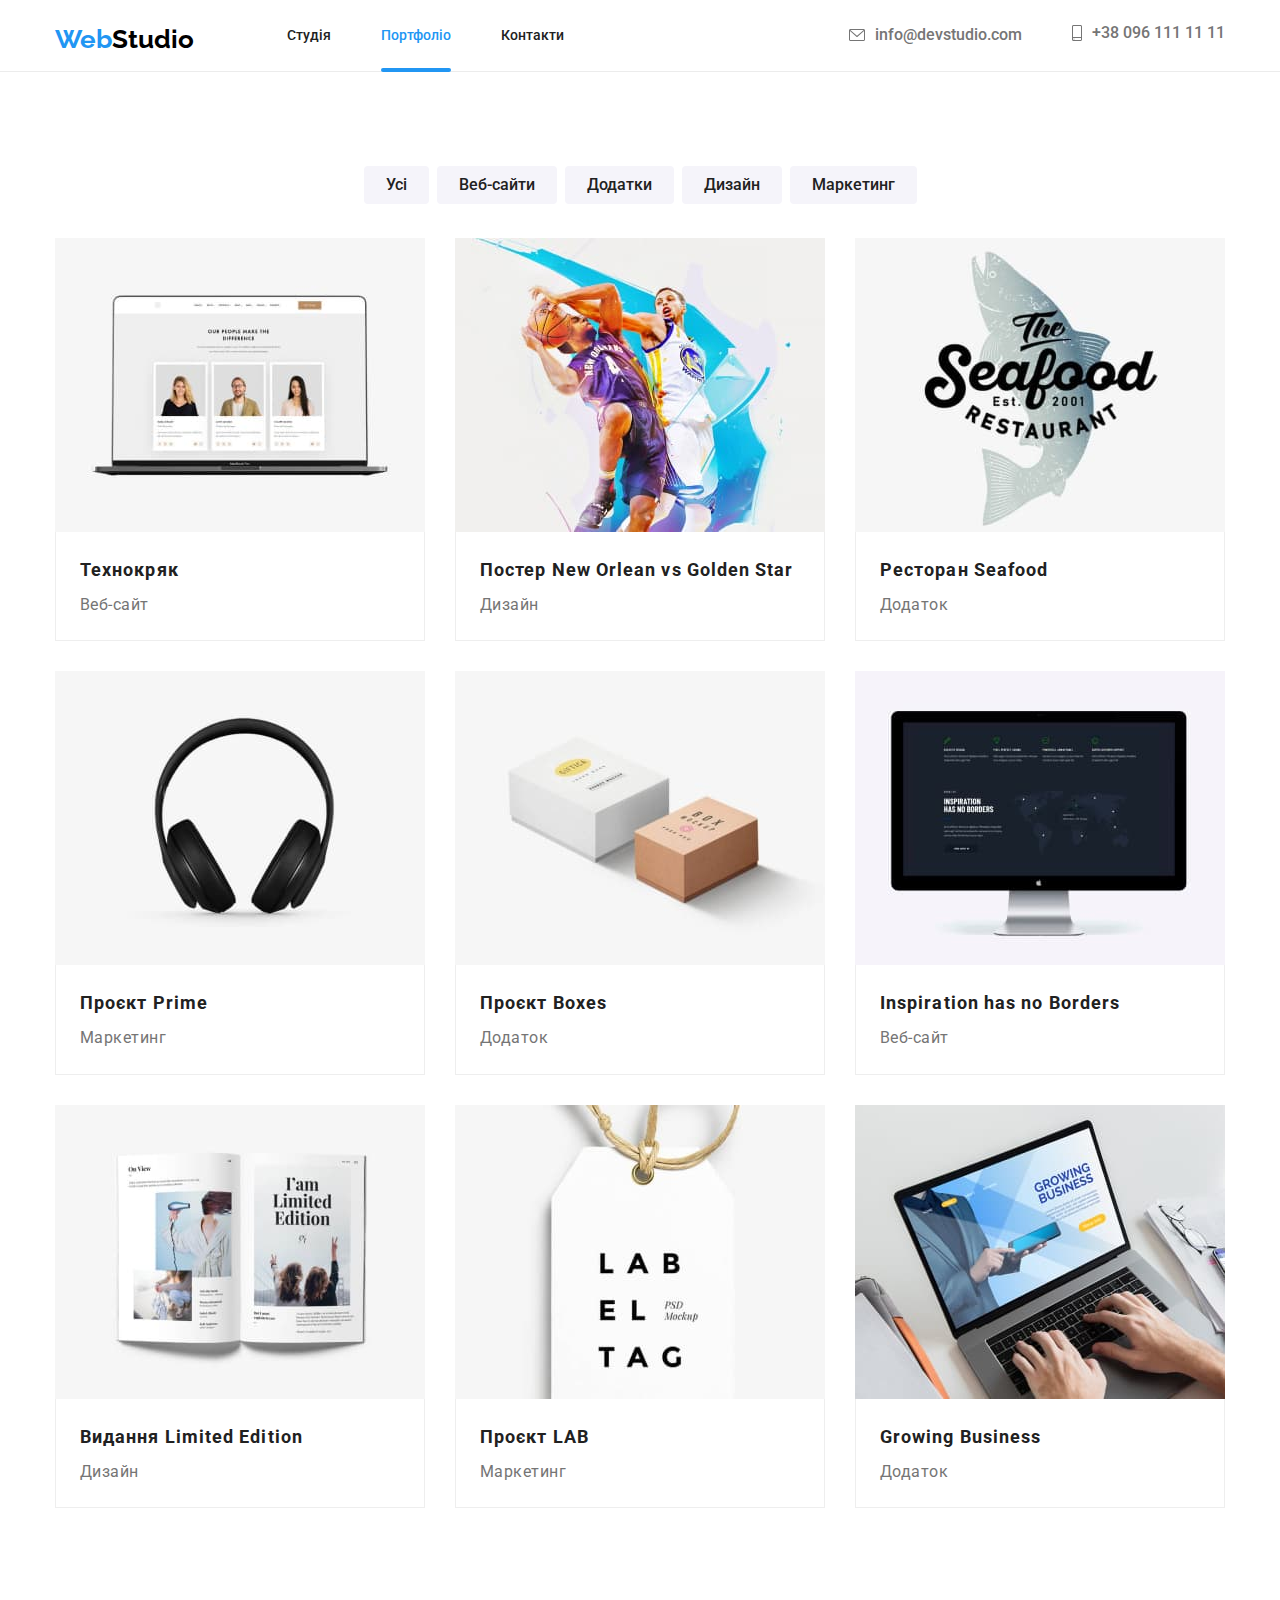
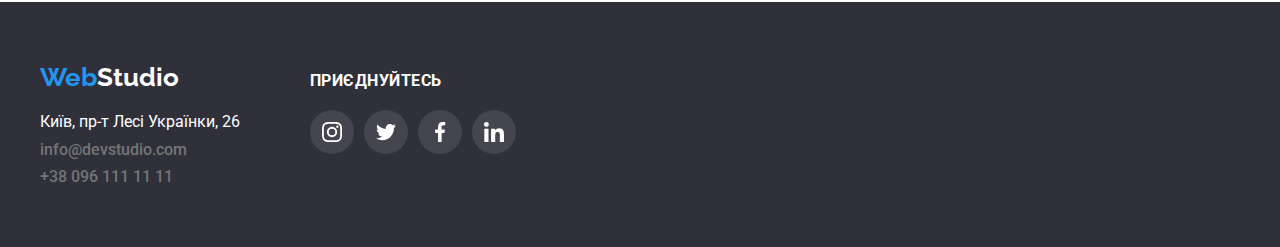
==== portfolio.html @ 9db384d6 "Creation" ====
<!DOCTYPE html>
<html lang="uk">

<head>
  <meta charset="UTF-8" />
  <meta http-equiv="X-UA-Compatible" content="IE=edge" />
  <meta name="viewport" content="width=device-width, initial-scale=1.0" />
  <link rel="preconnect" href="https://fonts.googleapis.com" />
  <link rel="preconnect" href="https://fonts.gstatic.com" crossorigin />
  <link rel="stylesheet"
    href="https://cdnjs.cloudflare.com/ajax/libs/modern-normalize/1.1.0/modern-normalize.min.css" />
  <link
    href="https://fonts.googleapis.com/css2?family=Montserrat:wght@400;700&family=Raleway:wght@700&family=Reenie+Beanie&family=Roboto:wght@400;500;700;900&display=swap"
    rel="stylesheet" />
  <link rel="stylesheet" href="./styles/style.css" />
  <title>Portfolio</title>
</head>

<body>
  <header class="header">
    <div class="container header-container">
      <div class="header-logo">
        <a href="./index.html" class="link logo">Web<span class="header-studio-word">Studio</span></a>
      </div>

      <nav class="main-nav">
        <ul class="list link-ul">
          <li class="header-item">
            <a href="./index.html" class="link nav-link">Студія </a>
          </li>
          <li class="header-item">
            <a href="./portfolio.html" class="link nav-link active">Портфоліо</a>
          </li>
          <li class="header-item">
            <a href="#" class="link nav-link">Контакти</a>
          </li>
        </ul>
      </nav>

      <ul class="list link-ul contacts">
        <li class="contact-item">
          <a href="mailto:info@devstudio.com" class="link contact-link">
            <svg class="contacts-icon" width="16px" height="12px">
              <use href="./images/icons/symbol-defs.svg#icon-email-icon"></use>

            </svg>info@devstudio.com</a>
        </li>
        <li class="contact-item">
          <a href="tel:+380961111111" class="link contact-link">
            <svg class="contacts-icon" width="10px" height="16px">
              <use href="./images/icons/symbol-defs.svg#icon-phone-icon"></use>

            </svg>+38 096 111 11 11</a>
        </li>
      </ul>
    </div>
  </header>
  <main>
    <section class="products-section">
      <div class="container">
        <ul class="products-filter list">
          <li class="filter-item">
            <button type="button" class="filter-btn button">Усі</button>
          </li>
          <li class="filter-item">
            <button type="button" class="filter-btn button">Веб-сайти</button>
          </li>
          <li class="filter-item">
            <button type="button" class="filter-btn button">Додатки</button>
          </li>
          <li class="filter-item">
            <button type="button" class="filter-btn button">Дизайн</button>
          </li>
          <li class="filter-item">
            <button type="button" class="filter-btn button">Маркетинг</button>
          </li>
        </ul>

        <h2 hidden>Наші роботи</h2>

        <ul class="products list">
          <li class="product-item">

            <a href="#" class="link product-card">
              <div class="card-thumb">
                <img src="./images/project-web-site.jpg" alt="Приклад веб-сайту на моніторі ноутбука" width="370"
                  class="image" />

                <p class="product-card-text">Ресурс пропонує комплексні пропозиції з різним рівнем функціоналу та
                  сервісів. Все це дозволить відвідувачу отримати
                  вичерпні відомості про компанію чи приватну особу.</p>
              </div>


              <div class="product-text">
                <h3 class="product-title">Технокряк</h3>
                <p class="product-descr">Веб-сайт</p>
              </div>

            </a>
          </li>
          <li class="product-item">


            <a href="#" class="link product-card">
              <div class="card-thumb">
                <img src="./images/project-new-orlean.jpg" alt="Два баскетболіста з мячем" width="370" class="image" />

                <p class="product-card-text">Ресурс пропонує комплексні пропозиції з різним рівнем функціоналу та
                  сервісів. Все це дозволить відвідувачу отримати
                  вичерпні відомості про компанію чи приватну особу.</p>
              </div>
              <div class="product-text">
                <h3 class="product-title">
                  Постер New Orlean vs Golden Star
                </h3>
                <p class="product-descr">Дизайн</p>
              </div>
            </a>
          </li>
          <li class="product-item">

            <a href="#" class="link product-card">
              <div class="card-thumb">
                <img src="./images/project-seafood.jpg" alt="Риба - логотип ресторана морської кухні" width="370"
                  class="image" />
                <p class="product-card-text">Ресурс пропонує комплексні пропозиції з різним рівнем функціоналу та
                  сервісів. Все це дозволить відвідувачу отримати
                  вичерпні відомості про компанію чи приватну особу.</p>
              </div>


              <div class="product-text">
                <h3 class="product-title">Ресторан Seafood</h3>
                <p class="product-descr">Додаток</p>
              </div>
            </a>
          </li>
          <li class="product-item">
            <a href="#" class="link product-card">
              <div class="card-thumb">
                <img src="./images/project-prime.jpg" alt="Чорні навушники" width="370" class="image" />
                <p class="product-card-text">Ресурс пропонує комплексні пропозиції з різним рівнем функціоналу та
                  сервісів. Все це дозволить відвідувачу отримати
                  вичерпні відомості про компанію чи приватну особу.</p>
              </div>

              <div class="product-text">
                <h3 class="product-title">Проєкт Prime</h3>
                <p class="product-descr">Маркетинг</p>
              </div>
            </a>
          </li>
          <li class="product-item">

            <a href="#" class="link product-card">
              <div class="card-thumb">
                <img src="./images/project-boxes.jpg" alt="Дві картонні коробки бежевого і білого кольору" width="370"
                  class="image" />
                <p class="product-card-text">Ресурс пропонує комплексні пропозиції з різним рівнем функціоналу та
                  сервісів. Все це дозволить відвідувачу отримати
                  вичерпні відомості про компанію чи приватну особу.</p>
              </div>
              <div class="product-text">
                <h3 class="product-title">Проєкт Boxes</h3>
                <p class="product-descr">Додаток</p>
              </div>
            </a>
          </li>
          <li class="product-item">

            <a href="#" class="link product-card">
              <div class="card-thumb">
                <img src="./images/project-inspiration.jpg" alt="Екран монітора з прикладом програми" width="370"
                  class="image" />
                <p class="product-card-text">Ресурс пропонує комплексні пропозиції з різним рівнем функціоналу та
                  сервісів. Все це дозволить відвідувачу отримати
                  вичерпні відомості про компанію чи приватну особу.</p>
              </div>
              <div class="product-text">
                <h3 class="product-title">Inspiration has no Borders</h3>
                <p class="product-descr">Веб-сайт</p>
              </div>
            </a>
          </li>
          <li class="product-item">

            <a href="#" class="link product-card">
              <div class="card-thumb">
                <img src="./images/project-limited-edition.jpg" alt="Розворот журналу" width="370" class="image" />
                <p class="product-card-text">Ресурс пропонує комплексні пропозиції з різним рівнем функціоналу та
                  сервісів. Все це дозволить відвідувачу отримати
                  вичерпні відомості про компанію чи приватну особу.</p>
              </div>
              <div class="product-text">
                <h3 class="product-title">Видання Limited Edition</h3>
                <p class="product-descr">Дизайн</p>
              </div>
            </a>
          </li>
          <li class="product-item">

            <a href="#" class="link product-card">
              <div class="card-thumb">
                <img src="./images/project-lab.jpg" alt="Етикетка" width="370" class="image" />
                <p class="product-card-text">Ресурс пропонує комплексні пропозиції з різним рівнем функціоналу та
                  сервісів. Все це дозволить відвідувачу отримати
                  вичерпні відомості про компанію чи приватну особу.</p>
              </div>
              <div class="product-text">
                <h3 class="product-title">Проєкт LAB</h3>
                <p class="product-descr">Маркетинг</p>
              </div>
            </a>
          </li>
          <li class="product-item">

            <a href="#" class="link product-card">
              <div class="card-thumb">
                <img src="./images/project-growing.jpg" alt="Людина працює за нотубуком" width="370" class="image" />
                <p class="product-card-text">Ресурс пропонує комплексні пропозиції з різним рівнем функціоналу та
                  сервісів. Все це дозволить відвідувачу отримати
                  вичерпні відомості про компанію чи приватну особу.</p>
              </div>
              <div class="product-text">
                <h3 class="product-title">Growing Business</h3>
                <p class="product-descr">Додаток</p>
              </div>
            </a>
          </li>
        </ul>
      </div>
    </section>
  </main>
  <footer class="footer-section">
    <div class="container footer-container">
      <div class="footer-logo-section">
        <a href="index.html" class="link logo footer-logo">Web<span class="footer-studio-word">Studio</span></a>

        <address class="address-section">
          <ul class="list">
            <li class="footer-list">
              <a href="https://goo.gl/maps/CVqLnx5TvELweERi6" target="_blank" class="link address-link">Київ, пр-т Лесі
                Українки, 26</a>
            </li>
            <li class="footer-list">
              <a href="mailto:info@devstudio.com" class="link contact-link">info@devstudio.com</a>
            </li>
            <li class="footer-list">
              <a href="tel:+380961111111" class="link contact-link">+38 096 111 11 11</a>
            </li>
          </ul>
        </address>
      </div>

      <div class="join-section">
        <p class="join-text">приєднуйтесь</p>
        <ul class="list footer-social">
          <li class="footer-social-item">
            <a href="https://instagram.com" class="footer-social-link">
              <svg width="20px" height="20px">
                <use href="./images/icons/symbol-defs.svg#icon-instagram-foot-icon"></use>
              </svg>

            </a>
          </li>
          <li class="footer-social-item">
            <a href="https://www.twitter.com" class="link footer-social-link">
              <svg width="20px" height="20px">
                <use href="./images/icons/symbol-defs.svg#icon-twitter-foot-icon"></use>
              </svg>

            </a>
          </li>
          <li class="footer-social-item">
            <a href="https://www.facebook.com" class="link footer-social-link">
              <svg width="20px" height="20px">
                <use href="./images/icons/symbol-defs.svg#icon-facebook-icon"></use>

              </svg>
            </a>
          </li>
          <li class="footer-social-item">
            <a href="https://www.linkedin.com" class="link footer-social-link">
              <svg width="20px" height="20px">
                <use href="./images/icons/symbol-defs.svg#icon-linkedin-icon"></use>

              </svg>
            </a>
          </li>



        </ul>
      </div>
    </div>
  </footer>
  <script> </script>
</body>

</html>
---- styles/style.css ----
:root {
  --main-text-color: #212121;
  --nav-color: #2196f3;
  --advantages-paragraph: #757575;
  --footer-bgc: #2f303a;
  --contacts-color: #757575;
  --white-text: #ffffff;
  --black: #000000;
  --team-section-style: #f5f4fa;
  --products-bgc: #f5f5f5;
  --hero-bgc: #2f303a;
}
h1,
h2,
h3,
h4,
h5,
h6,
p,
ul {
  margin: 0;
}
ul {
  padding-left: 0;
}

body {
  font-family: "Roboto", sans-serif;
  color: var(--main-text-color);
}

.container {
  width: 1200px;
  padding: 0 15px;
  margin: 0 auto;
}

.image {
  display: block;
}
/* MODAL window */
.backdrop {
  position: fixed;
  top: 0;
  left: 0;
  width: 100%;
  height: 100%;
  background: rgba(0, 0, 0, 0.2);
  opacity: 1;
  transition: opacity 1250ms cubic-bezier(0.4, 0, 0.2, 1), 
              visibility 1250ms cubic-bezier(0.4, 0, 0.2, 1);
   
}

.backdrop.is-hidden {
  opacity: 0;
  pointer-events: none;
  visibility: hidden;
}

.modal {
  position: absolute;
  top: 50%;
  left: 50%;
  transform: translate(-50%, -50%);

  min-width: 400px;
  max-width: 800px;

}

.modal-btn {
  position: absolute;
  bottom: 30px;
  left: 50%;
  transform: translate(-50%, 0) scale(1);

  padding: 20px 40px;
  background-color: rgba(33, 150, 243, 0.9);

  cursor: pointer;

  border: none;
  border-radius: 4px;
  box-shadow: 27px 38px 26px -11px rgba(0, 0, 0, 0.71);

  color: var(--team-section-style);
  font-family: inherit;
  font-weight: 900;
  letter-spacing: 0.06em;
  text-shadow: 0px 4px 4px rgba(0, 0, 0, 0.71);

  transition: transform 250ms cubic-bezier(0.4, 0, 0.2, 1);
}

.modal-btn:hover {
  transform: translate(-50%, 0) scale(1.1);
}

.modal-btn:active {
 transform: translate(-50%, 4px) ;
}

.order-bcg {
  border-radius: 5px;
  box-shadow: 27px 38px 26px -11px rgba(0, 0, 0, 0.71);
}


/* Header */
.header {
  background-color: var(--white-text);
  border-bottom: 1px solid #ececec;
  
  
}
.header-logo {
  padding-top: 24px;
}
.header-studio-word {
  line-height: 1.2;
  color: var(--black);
}
.header-container {
  display: flex;
}

.main-nav,
.link-ul,
.contacts-links {
  display: flex;
}

.list {
  list-style: none;
}

.link {
  text-decoration: none;
}
.main-nav {
  align-items: center;
}

.logo {
  display: block;
  margin-right: 93px;
  font-family: "Raleway", sans-serif;
  font-size: 26px;
  font-weight: 700;
  line-height: 1.2;
  color: var(--nav-color);
}

.nav-link {
  color: var(--main-text-color);
  font-size: 14px;
  font-weight: 500;
  line-height: 1.1;
  display: block;
  padding: 28px 0;

  transition-property: color;
  transition-duration: 250ms;
  transition-timing-function: cubic-bezier(0.4, 0, 0.2, 1);
}

.header-item {
  position: relative;
}

.active::after {
  content: "";
  display: block;
  height: 4px;
  width: 100%;
  background-color: #2196f3;

  border-radius: 2px;

  position: absolute;
  bottom: -1px;
  left: 50%;
  transform: translate(-50%, 0%);
 
}

.nav-link:hover,
.nav-link:focus,
.nav-link.active {
  color: var(--nav-color);
}

.header-item:not(:last-child) {
  margin-right: 50px;
}
.contacts {
  margin-left: auto;
  align-items: baseline;
  padding-top: 24px;
}

.contact-item:not(:last-child) {
  margin-right: 50px;
}

.contacts-icon {
  margin-right: 10px;
}
.contact-link {
  display: flex;
  align-items: center;
  color: var(--contacts-color);
  fill: var(--contacts-color);
  font-style: normal;
  font-weight: 500;

  transition-property: color, fill;
  transition-duration: 250ms;
  transition-timing-function: cubic-bezier(0.4, 0, 0.2, 1);
}

.contact-link:hover,
.contact-link:focus,
.address-link:hover,
.address-link:focus {
  fill: var(--nav-color);
  color: var(--nav-color);
}

/* Hero section */

.hero-section {
  padding: 200px 0;

  background-color: var(--hero-bgc);
  background-image: linear-gradient(
      rgba(47, 48, 58, 0.4),
      rgba(47, 48, 58, 0.4)
    ),
    url(../images/hero-bg-image.jpg);
  background-repeat: no-repeat;
  background-position: center;
}
.hero-header {
  text-align: center;
  margin: 0 auto;
  margin-bottom: 30px;
  max-width: 696px;
  font-weight: 900;
  font-size: 44px;
  line-height: 1.3;
  letter-spacing: 0.06em;
  text-transform: uppercase;
  color: var(--white-text);
  -webkit-text-stroke: 1px #000000;
  text-shadow: 0px 4px 4px rgba(0, 0, 0, 0.25);
}

.booking-btn {
  font-family: inherit;
  font-weight: 700;
  font-size: 16px;
  line-height: 1.88;
  letter-spacing: 0.06em;
  text-align: center;
  color: var(--white-text);
  background-color: var(--nav-color);
  text-shadow: 0px 4px 4px rgba(0, 0, 0, 0.25);

  display: block;

  border-radius: 4px;
  border: none;
  box-shadow: 0px 4px 4px rgba(0, 0, 0, 0.15);

  margin: 0 auto;
  padding: 10px 0;
  width: 216px;

  cursor: pointer;
  scale: (1);
  transition: transform 250ms cubic-bezier(0.4, 0, 0.2, 1);
}
.booking-btn:hover,
.booking-btn:focus {
 transform: scale(1.1);
}

.booking-btn:active {
  background-color: var(--nav-color);
  box-shadow: 0 5px #666;
  transform: translateY(4px);
}
/* ADVANTAGES SECTION */
.advantages-section {
  padding: 94px 0;
}
.advantages-list {
  display: flex;
  align-items: flex-start;
}

.advantages-icon {
  display: block;
}
.advantage-item {
  display: flex;
  flex-direction: column;
  flex-wrap: wrap;
  justify-content: center;
}
.adv-icon-box {
  display: flex;
  background: #f5f4fa;
  padding: 25px 0;
  justify-content: center;
  border-radius: 4px;
}
.advantage-item:not(:first-child) {
  margin-left: 30px;
}
.advantage-title {
  font-weight: 700;
  font-size: 14px;
  line-height: 1.1;
  text-transform: uppercase;
  color: var(--main-text-color);
  margin-top: 30px;
  margin-bottom: 10px;
}

.advantage-text {
  font-size: 14px;
  line-height: 1.7;
  color: var(--advantages-paragraph);
  letter-spacing: 0.03em;
}

/* What we do section */
.jobs-section {
  padding-bottom: 94px;
}
.our-jobs-header {
  font-size: 36px;
  line-height: 1.2;
  text-align: center;
  margin-bottom: 50px;
  display: block;
}
.jobs-container {
  display: flex;
  width: calc((100%-60px) / 3);
}
.jobs-item:not(:first-child) {
  margin-left: 30px;
}

.thumb {
  position: relative;
}

.works {
  font-weight: 700;
  font-size: 14px;
  line-height: 1.14;
  letter-spacing: 0.03em;
  text-transform: uppercase;

  text-align: center;

  width: 100%;
  padding: 27px 0px;

  color: var(--white-text);
  background-color: rgba(47, 48, 58, 0.8);

  position: absolute;
  bottom: 0px;
  left: 50%;
  transform: translate(-50%, 0%);
}

/* Team section */
.team-section {
  background-color: var(--team-section-style);
  padding: 94px 0;
}
.team-header {
  font-weight: 700;
  font-size: 36px;
  line-height: 1.17;
  text-align: center;
  letter-spacing: 0.03em;
  color: var(--main-text-color);
  margin-bottom: 50px;
}
.team-members {
  display: flex;
  width: calc((100%-90px) / 4);
}
.member {
  background: #ffffff;
  box-shadow: 0px 1px 3px rgba(0, 0, 0, 0.12), 0px 1px 1px rgba(0, 0, 0, 0.14),
    0px 2px 1px rgba(0, 0, 0, 0.2);
  border-radius: 0px 0px 4px 4px;
}
.member:not(:first-child) {
  margin-left: 30px;
}

.team-worker {
  text-align: center;
  padding: 30px 10px;
}

.team-member {
  font-weight: 500;
  font-size: 16px;
  line-height: 1.2;
  letter-spacing: 0.03em;
  margin-bottom: 5px;
  flex-wrap: wrap;
}

.job-title {
  font-size: 16px;
  line-height: 1.2;
  letter-spacing: 0.03em;
  color: var(--advantages-paragraph);
  margin-top: 5px;
}

.social {
  display: flex;
  justify-content: center;
  margin-top: 16px;
}
.social-item:not(:last-child) {
  margin-right: 10px;
}
.social-link {
  display: flex;
  width: 44px;
  height: 44px;
  fill: #afb1b8;

  border: none;
  border-radius: 50%;
  justify-content: center;
  align-items: center;

  transition-property: background-color, fill;
  transition-duration: 250ms;
  transition-timing-function: cubic-bezier(0.4, 0, 0.2, 1);
}
.social-link:hover,
.social-link:focus {
  fill: var(--white-text);
  background-color: var(--nav-color);
}
.company-icon {
  align-items: center;
  justify-content: center;
}
/* OUR CLIENTS */
.clients-section {
  padding: 94px 0;
}
.clients-list {
  display: flex;
}

.client-item {
  display: flex;
  width: calc((100%-150px) / 6);
}

.client-link {
  display: flex;
  flex-grow: 1;

  justify-content: center;
  align-items: center;
  padding: 15px 0;
  border: 1px solid rgba(175, 177, 184, 1);
  border-radius: 4px;
  fill: #afb1b8;

  transition-property: border, fill;
  transition-duration: 250ms;
  transition-timing-function: cubic-bezier(0.4, 0, 0.2, 1);
}

.client-item:not(:last-child) {
  margin-right: 30px;
}

.client-link:hover,
.client-link:focus {
  fill: #2196f3;
  border: 1px solid #2196f3;
}
/* FOOTER */
.footer-container {
  display: flex;
  padding: 60px 0;
  align-items: baseline;
}
.footer-section {
  background-color: var(--footer-bgc);
}

.footer-studio-word {
  line-height: 1.2;
  color: var(--white-text);
}

.footer-logo {
  display: inline-block;
  margin-right: 0;
  font-family: "Raleway", sans-serif;
  font-size: 26px;
  font-weight: 700;
  line-height: 1.2;
  color: var(--nav-color);
}

.address-section {
  margin-top: 20px;
}
.footer-list:not(:last-child) {
  margin-bottom: 9px;
}

.address-link {
  color: var(--white-text);
  font-style: normal;
  transition-property: color;
  transition-duration: 250ms;
  transition-timing-function: cubic-bezier(0.4, 0, 0.2, 1);
}

.footer-social {
  display: flex;
}
.join-text {
  font-weight: 700;
  letter-spacing: 0.03em;
  line-height: 1.14;
  text-transform: uppercase;
  color: var(--white-text);

  margin-bottom: 20px;
}
.join-section {
  display: block;
  margin-left: 70px;
}

.footer-social-link {
  display: flex;
  width: 44px;
  height: 44px;
  background: rgba(255, 255, 255, 0.1);
  fill: var(--white-text);

  border: none;
  border-radius: 50%;

  justify-content: center;
  align-items: center;

  transition-property: background-color, fill;
  transition-duration: 250ms;
  transition-timing-function: cubic-bezier(0.4, 0, 0.2, 1);
}

.footer-social-item:not(:last-child) {
  margin-right: 10px;
}

.footer-social-link:hover,
.footer-social-link:focus {
  fill: var(--white-text);
  background-color: var(--nav-color);
}
/* *****************
PORTFOLIO PAGE
******************** */
.products-section {
  padding: 94px 0;
}
.products-filter {
  display: flex;
  justify-content: center;
  margin-bottom: 34px;
}

.filter-btn {
  font-family: inherit;
  font-size: 16px;
  font-weight: 500;
  line-height: 1.6;
  color: var(--main-text-color);
  background: var(--team-section-style);
  border-radius: 4px;
  border: none;

  padding: 6px 22px;
  display: block;

  transition-property: background-color, color, filter;
  transition-duration: 250ms;
  transition-timing-function: cubic-bezier(0.4, 0, 0.2, 1);
}

.filter-item:not(:last-child) {
  margin-right: 8px;
}

.filter-btn:hover,
.filter-btn:focus {
  background-color: var(--nav-color);
  color: var(--white-text);
  border: none;
  filter: drop-shadow(0px 4px 4px rgba(0, 0, 0, 0.25));
}

.products {
  display: flex;
  flex-wrap: wrap;
  gap: 30px;
}

.card-thumb {
 position: relative;
 overflow: hidden;
}

.product-card {
  display: block;
 
  transition-property: box-shadow;
  transition-duration: 250ms;
  transition-timing-function: cubic-bezier(0.4, 0, 0.2, 1);
}

.product-card:hover,
.product-card:focus {
  box-shadow: 0px 1px 1px rgba(0, 0, 0, 0.12), 0px 4px 4px rgba(0, 0, 0, 0.06),
    1px 4px 6px rgba(0, 0, 0, 0.16);
}

.product-card:hover .product-card-text,
.product-card:focus .product-card-text {
  transform: translateY(-100%);
}

.product-card-text {
  position: absolute;
  width: 100%;
  height: 100%;
  padding: 63px 24px;

  font-size: 18px;
  line-height: 1.55;
  letter-spacing: 0.03em;
  color: var(--white-text);

  background: rgba(33, 150, 243, 0.9);

  top: 100%;
  left: 0;

  transition: transform 250ms cubic-bezier(0.4, 0, 0.2, 1);
}


.button {
  cursor: pointer;
}

.product-text {
  border: 1px solid #eeeeee;
  border-top: 0;
  padding: 20px 24px;
}
.product-title {
  font-size: 18px;
  font-weight: 700;
  line-height: 2;
  letter-spacing: 0.06em;
  color: var(--main-text-color);
  margin-bottom: 2px;
}

.product-descr {
  font-size: 16px;
  line-height: 1.9;
  letter-spacing: 0.03em;
  color: var(--advantages-paragraph);
  margin-top: 2px;
}
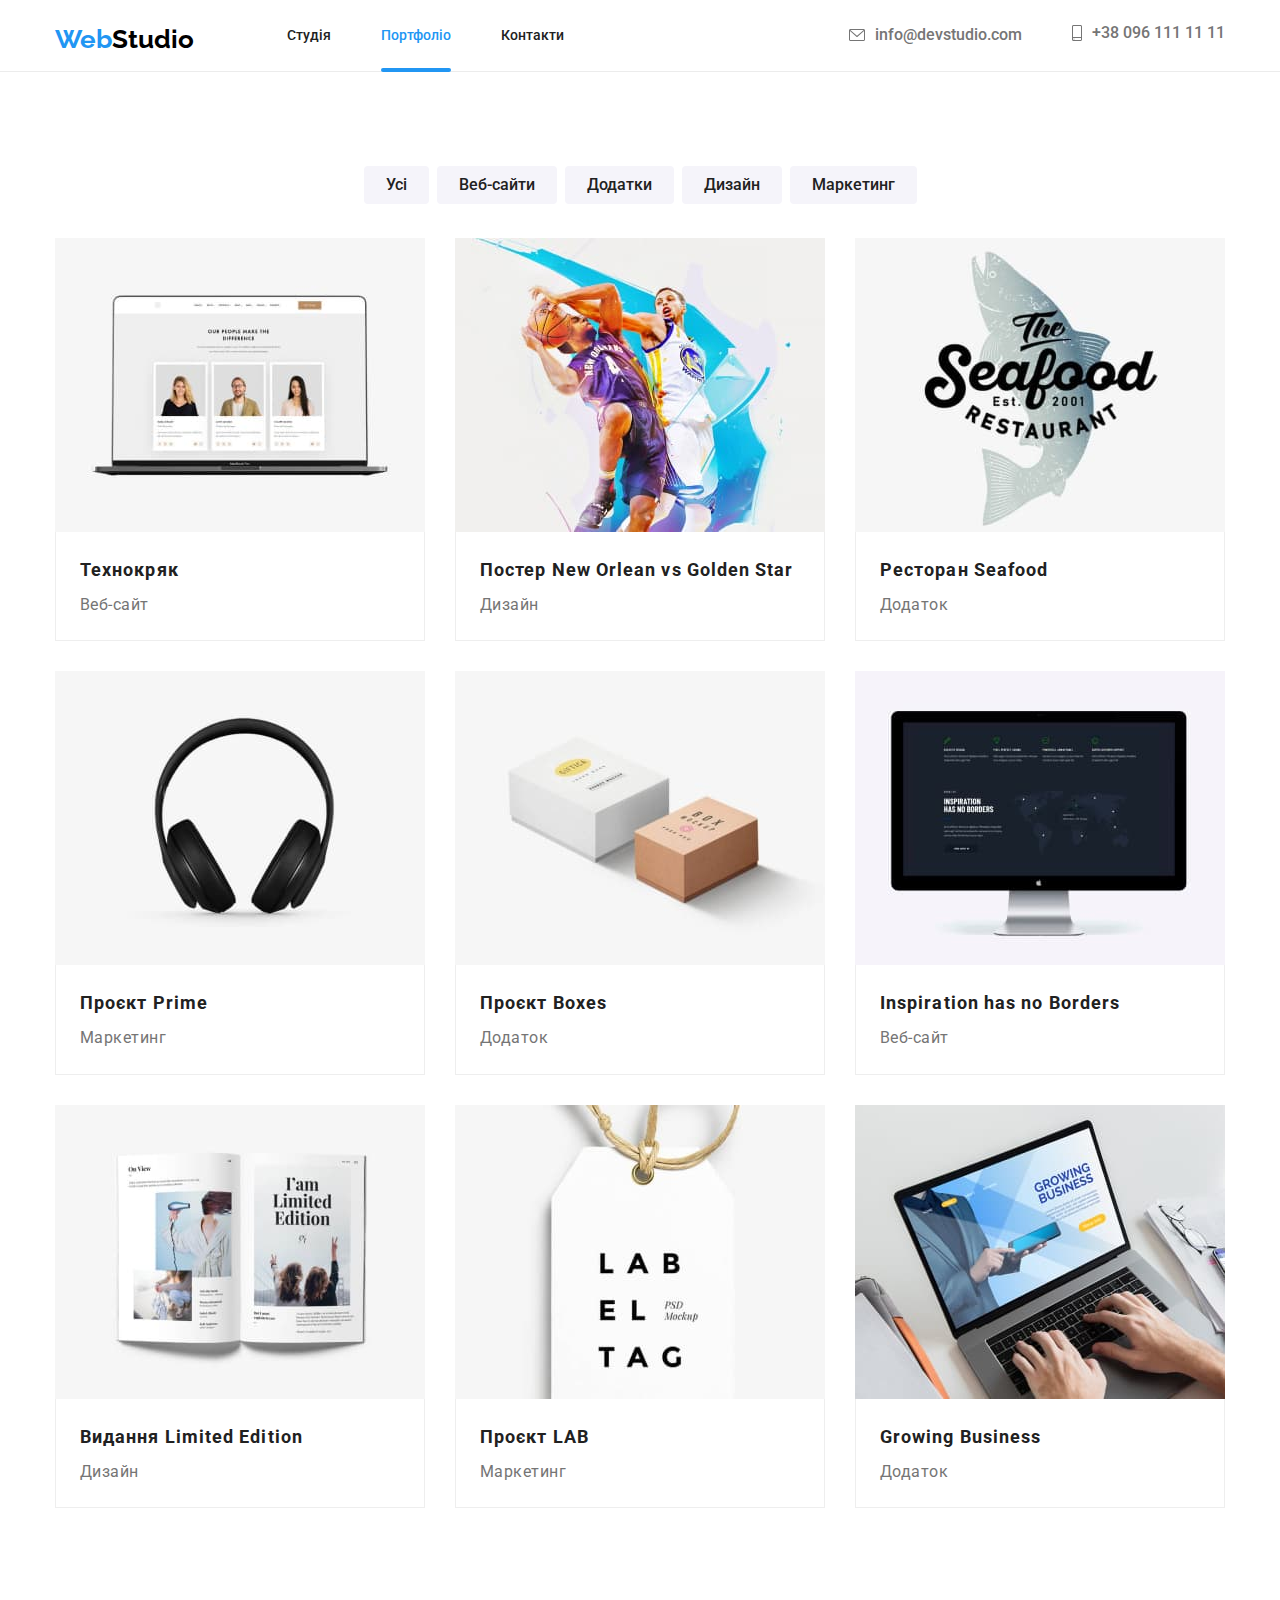
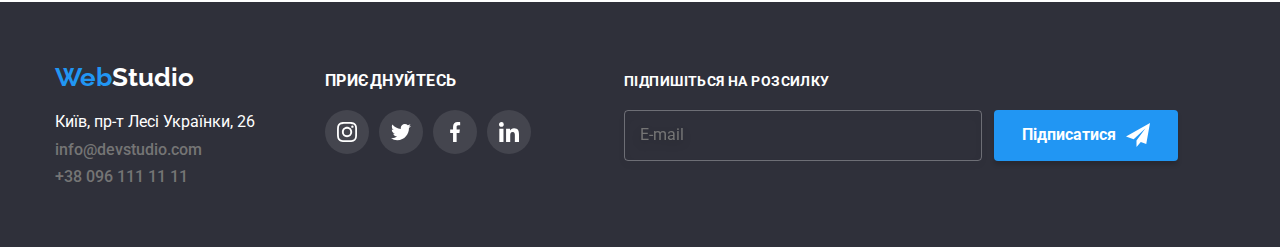
==== commit cf2f1de8: "Update portfolio.html" ====
--- a/portfolio.html
+++ b/portfolio.html
@@ -293,6 +293,13 @@
 
         </ul>
       </div>
+        <form class="subscribe">
+          <label for="subscribe-mail" class="subscribe-header">Підпишіться на розсилку</label>
+          <div class="subscribe-form">
+            <input type="mail" name="mail" id="subscribe-mail" placeholder="E-mail" class="subscribe-input">
+            <button type="submit" class="submit-btn">Підписатися</button>
+          </div>
+        </form>
     </div>
   </footer>
   <script> </script>
--- a/styles/style.css
+++ b/styles/style.css
@@ -47,9 +47,8 @@
   height: 100%;
   background: rgba(0, 0, 0, 0.2);
   opacity: 1;
-  transition: opacity 1250ms cubic-bezier(0.4, 0, 0.2, 1), 
-              visibility 1250ms cubic-bezier(0.4, 0, 0.2, 1);
-   
+  transition: opacity 1250ms cubic-bezier(0.4, 0, 0.2, 1),
+    visibility 1250ms cubic-bezier(0.4, 0, 0.2, 1);
 }
 
 .backdrop.is-hidden {
@@ -66,7 +65,6 @@
 
   min-width: 400px;
   max-width: 800px;
-
 }
 
 .modal-btn {
@@ -98,21 +96,18 @@
 }
 
 .modal-btn:active {
- transform: translate(-50%, 4px) ;
+  transform: translate(-50%, 4px);
 }
 
 .order-bcg {
   border-radius: 5px;
   box-shadow: 27px 38px 26px -11px rgba(0, 0, 0, 0.71);
 }
-
 
 /* Header */
 .header {
   background-color: var(--white-text);
   border-bottom: 1px solid #ececec;
-  
-  
 }
 .header-logo {
   padding-top: 24px;
@@ -182,7 +177,6 @@
   bottom: -1px;
   left: 50%;
   transform: translate(-50%, 0%);
- 
 }
 
 .nav-link:hover,
@@ -284,7 +278,7 @@
 }
 .booking-btn:hover,
 .booking-btn:focus {
- transform: scale(1.1);
+  transform: scale(1.1);
 }
 
 .booking-btn:active {
@@ -504,7 +498,7 @@
 /* FOOTER */
 .footer-container {
   display: flex;
-  padding: 60px 0;
+  padding: 60px 15px;
   align-items: baseline;
 }
 .footer-section {
@@ -634,13 +628,13 @@
 }
 
 .card-thumb {
- position: relative;
- overflow: hidden;
+  position: relative;
+  overflow: hidden;
 }
 
 .product-card {
   display: block;
- 
+
   transition-property: box-shadow;
   transition-duration: 250ms;
   transition-timing-function: cubic-bezier(0.4, 0, 0.2, 1);
@@ -676,7 +670,6 @@
   transition: transform 250ms cubic-bezier(0.4, 0, 0.2, 1);
 }
 
-
 .button {
   cursor: pointer;
 }
@@ -702,3 +695,96 @@
   color: var(--advantages-paragraph);
   margin-top: 2px;
 }
+
+/* SUBSCRIBE */
+.subscribe {
+  display: flex;
+  margin-left: 93px;
+  margin-right: auto;
+  flex-direction: column;
+  
+
+}
+.subscribe-header {
+  font-weight: 700;
+  font-size: 14px;
+  line-height: 1.14;
+  letter-spacing: 0.03em;
+  text-transform: uppercase;
+  color: var(--white-text);
+
+  display: flex;
+  margin-left: 0;
+  margin-right: auto;
+  margin-bottom: 20px;
+}
+
+.subscribe-form {
+  display: flex;
+  
+}
+
+.submit-btn {
+  display: flex;
+
+  background-color: var(--nav-color);
+  color: var(--white-text);
+  font-style: normal;
+  font-weight: 700;
+  font-size: 16px;
+  line-height: 1.88;
+  
+  border: none;
+  box-shadow: 0px 4px 4px rgba(0, 0, 0, 0.15);
+  border-radius: 4px;
+
+  margin-left: 12px;
+  margin-right: auto;
+  padding: 10px 28px;
+
+  cursor: pointer;
+
+  align-items: center;
+
+  scale: (1);
+  transition: transform 250ms cubic-bezier(0.4, 0, 0.2, 1);
+}
+
+.submit-btn::after {
+  content: '';
+  display: block;
+  width: 24px;
+  height: 24px;
+
+  background-image: url(../images/icon-send.svg);
+  fill:var(--white-text);
+
+  margin-left: 10px;
+}
+
+.submit-btn:hover,
+.submit-btn:focus {
+  transform: scale(1.1);
+}
+
+.subscribe-input {
+  width: 358px;
+  background: transparent;
+  padding: 15px;
+  border: 1px solid rgba(255, 255, 255, 0.3);
+  filter: drop-shadow(0px 4px 4px rgba(0, 0, 0, 0.15));
+  border-radius: 4px;
+  color: var(--white-text);
+  caret-color: var(--nav-color);
+
+  transition: box-shadow 250ms cubic-bezier(0.4, 0, 0.2, 1);
+  
+}
+.subscribe-input:hover,
+.subscribe-input:focus{
+    outline: none;
+  
+    border:1px solid var(--nav-color);
+    box-shadow: 0 0 10px #719ECE;
+    transform: box-shadow;
+}